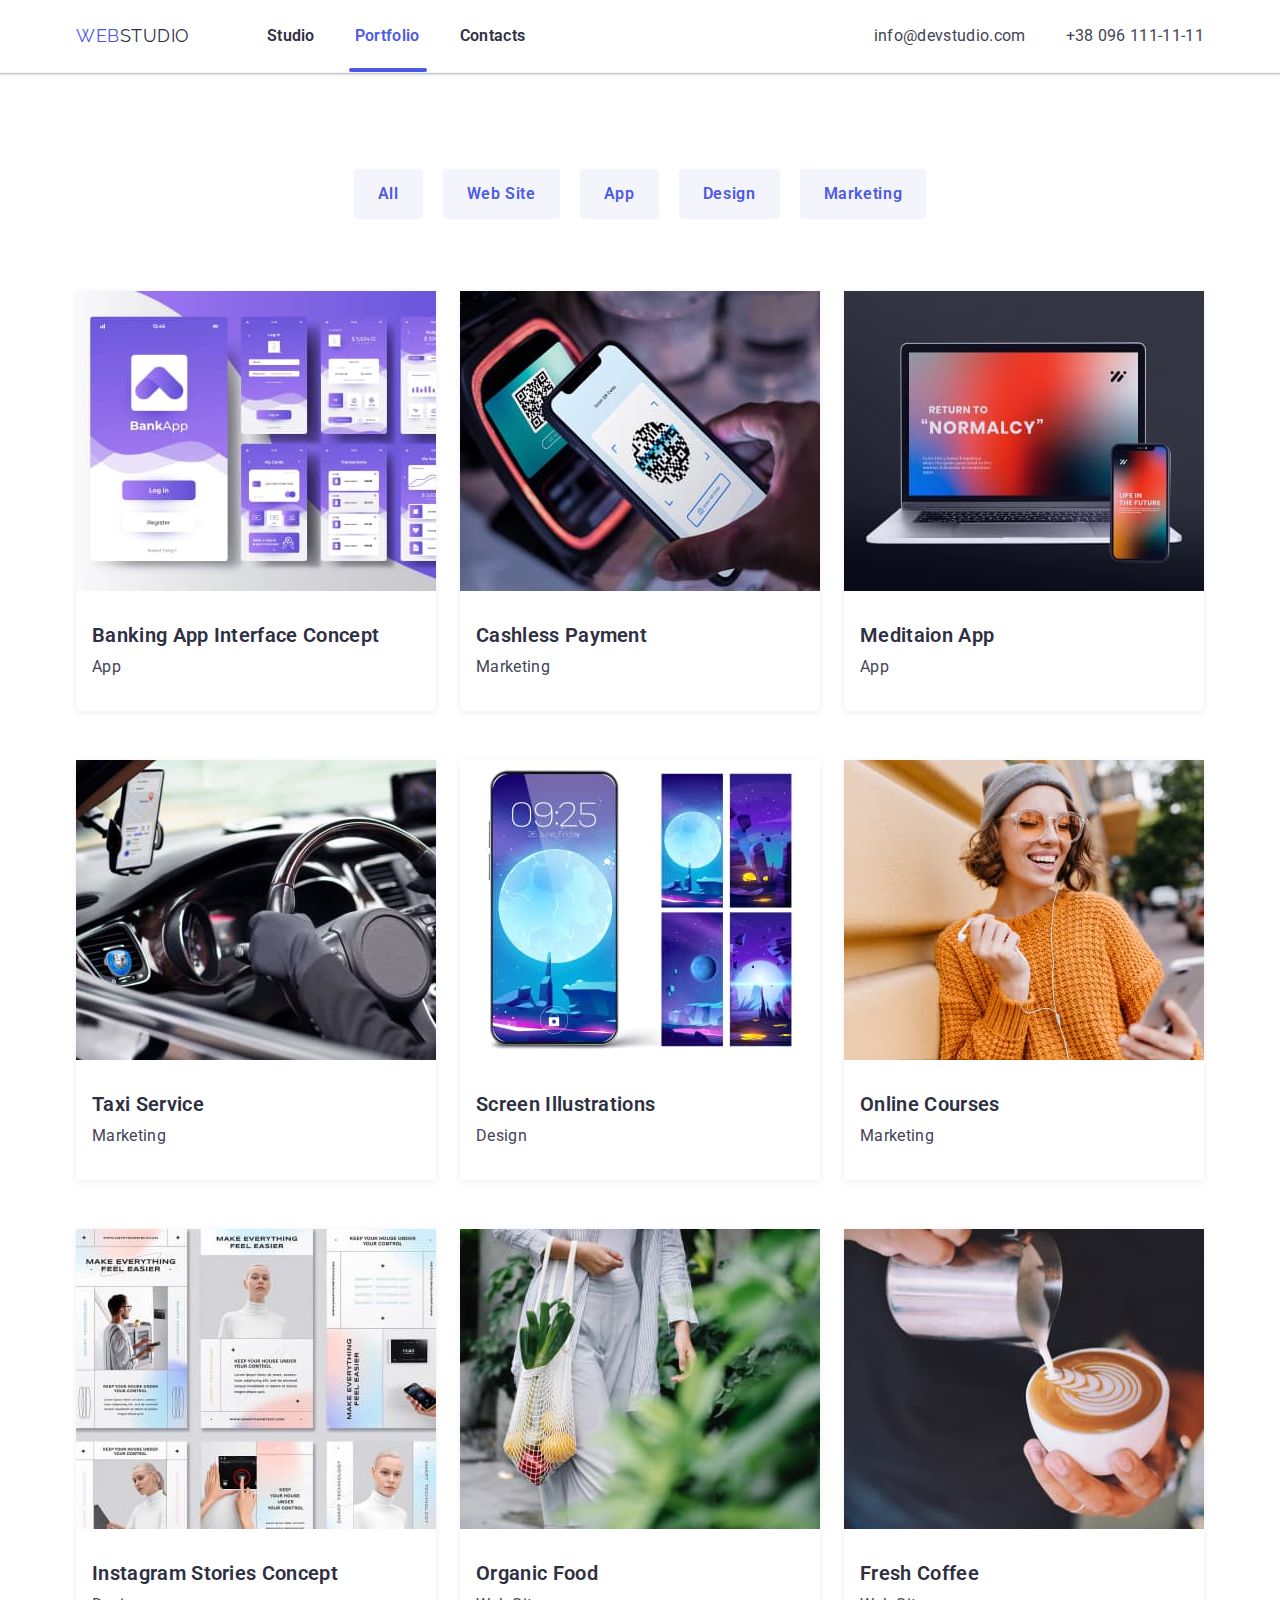
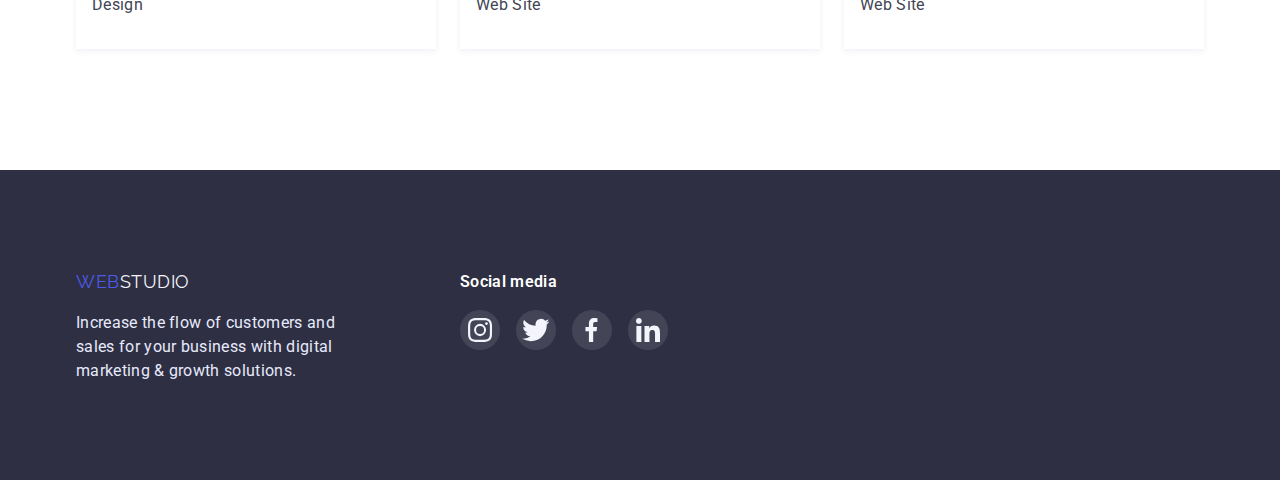
==== portfolio.html @ ec4c5334 "HW6" ====
<!DOCTYPE html>
<html lang="en">
	<head>
		<meta charset="UTF-8" />
		<meta http-equiv="X-UA-Compatible" content="IE=edge" />
		<meta name="viewport" content="width=device-width, initial-scale=1.0" />
		<title>Studio</title>
		<link
			rel="stylesheet"
			href="https://cdnjs.cloudflare.com/ajax/libs/modern-normalize/1.1.0/modern-normalize.min.css"
		/>
		<link rel="preconnect" href="https://fonts.googleapis.com" />
		<link rel="preconnect" href="https://fonts.gstatic.com" crossorigin />
		<link
			href="https://fonts.googleapis.com/css2?family=Raleway:wght@800&family=Roboto:wght@400;500;700;900&display=swap"
			rel="stylesheet"
		/>
		<link rel="stylesheet" href="./css/styles.css" />
	</head>
	<body>
		<!--Шапка-->
		<header>
			<div class="nav container">
				<a href="./" class="logo logo-top"><span class="first-word">WEB</span>STUDIO</a>
				<nav>
					<ul class="list link-nav">
						<li><a href="./index.html" class="link link-hover">Studio</a></li>
						<li>
							<a href="./portfolio.html" class="link link-hover active-page-portfolio">Portfolio</a>
						</li>
						<li><a href="" class="link link-hover">Contacts</a></li>
					</ul>
				</nav>
				<ul class="list link-contacts">
					<li>
						<a href="mailto:info@devstudio.com" class="link contact-hover">info@devstudio.com</a>
					</li>
					<li>
						<a href="tel:+380961111111" class="link contact-hover">+38 096 111-11-11</a>
					</li>
				</ul>
			</div>
		</header>

		<!--Main content-->
		<main>
			<section class="colection section filter-menu">
				<div class="container">
					<!--Filter Menu  -->

					<ul class="list filter">
						<li class="filter-item">
							<button type="button" class="button">All</button>
						</li>
						<li class="filter-item">
							<button type="button" class="button">Web Site</button>
						</li>
						<li class="filter-item">
							<button type="button" class="button">App</button>
						</li>
						<li class="filter-item">
							<button type="button" class="button">Design</button>
						</li>
						<li class="filter-item">
							<button type="button" class="button">Marketing</button>
						</li>
					</ul>

					<!-- Examples-works -->

					<ul class="list examples-works">
						<li class="item-works">
							<a href="" class="link link-focus">
								<div class="img-p">
									<img src="./images/first-image.jpg" alt="multiscrin" width="360" />
									<p class="overlay">
										14 Stylish and User-Friendly App Design Concepts · Task Manager App · Calorie Tracker App · Exotic
										Fruit Ecommerce App · Cloud Storage App
									</p>
								</div>
								<div class="example-work">
									<h3 class="title-portfolio">Banking App Interface Concept</h3>
									<p class="text-works">App</p>
								</div>
							</a>
						</li>
						<li class="item-works">
							<a href="" class="link">
								<div class="img-p">
									<img src="./images/paying.jpg" alt="phone scan qr-code" width="360" />
									<p class="overlay">
										14 Stylish and User-Friendly App Design Concepts · Task Manager App · Calorie Tracker App · Exotic
										Fruit Ecommerce App · Cloud Storage App
									</p>
								</div>

								<div class="example-work">
									<h3 class="title-portfolio">Cashless Payment</h3>
									<p class="text-works">Marketing</p>
								</div>
							</a>
						</li>
						<li class="item-works">
							<a href="" class="link">
								<div class="img-p">
									<img src="./images/third-image.jpg" alt="Laptop and phone" width="360" />
									<p class="overlay">
										14 Stylish and User-Friendly App Design Concepts · Task Manager App · Calorie Tracker App · Exotic
										Fruit Ecommerce App · Cloud Storage App
									</p>
								</div>

								<div class="example-work">
									<h3 class="title-portfolio">Meditaion App</h3>
									<p class="text-works">App</p>
								</div>
							</a>
						</li>
						<li class="item-works">
							<a href="" class="link">
								<div class="img-p">
									<img src="./images/fourth-image.jpg" alt="heands on weel" width="360" />
									<p class="overlay">
										14 Stylish and User-Friendly App Design Concepts · Task Manager App · Calorie Tracker App · Exotic
										Fruit Ecommerce App · Cloud Storage App
									</p>
								</div>

								<div class="example-work">
									<h3 class="title-portfolio">Taxi Service</h3>
									<p class="text-works">Marketing</p>
								</div>
							</a>
						</li>
						<li class="item-works">
							<a href="" class="link">
								<div class="img-p">
									<img src="./images/fifth-image.jpg" alt="" width="360" />
									<p class="overlay">
										14 Stylish and User-Friendly App Design Concepts · Task Manager App · Calorie Tracker App · Exotic
										Fruit Ecommerce App · Cloud Storage App
									</p>
								</div>

								<div class="example-work">
									<h3 class="title-portfolio">Screen Illustrations</h3>
									<p class="text-works">Design</p>
								</div>
							</a>
						</li>
						<li class="item-works">
							<a href="" class="link">
								<div class="img-p">
									<img src="./images/sixth-image.jpg" alt="Smiling girl in headphone" width="360" />
									<p class="overlay">
										14 Stylish and User-Friendly App Design Concepts · Task Manager App · Calorie Tracker App · Exotic
										Fruit Ecommerce App · Cloud Storage App
									</p>
								</div>

								<div class="example-work">
									<h3 class="title-portfolio">Online Courses</h3>
									<p class="text-works">Marketing</p>
								</div>
							</a>
						</li>
						<li class="item-works">
							<a href="" class="link">
								<div class="img-p">
									<img src="./images/seven-image.jpg" alt="Instagram page" width="360" />
									<p class="overlay">
										14 Stylish and User-Friendly App Design Concepts · Task Manager App · Calorie Tracker App · Exotic
										Fruit Ecommerce App · Cloud Storage App
									</p>
								</div>

								<div class="example-work">
									<h3 class="title-portfolio">Instagram Stories Concept</h3>
									<p class="text-works">Design</p>
								</div>
							</a>
						</li>
						<li class="item-works">
							<a href="" class="link">
								<div class="img-p">
									<img src="./images/eight-image.jpg" alt=" Fruts in the baskets" width="360" />
									<p class="overlay">
										14 Stylish and User-Friendly App Design Concepts · Task Manager App · Calorie Tracker App · Exotic
										Fruit Ecommerce App · Cloud Storage App
									</p>
								</div>

								<div class="example-work">
									<h3 class="title-portfolio">Organic Food</h3>
									<p class="text-works">Web Site</p>
								</div>
							</a>
						</li>
						<li class="item-works">
							<a href="" class="link">
								<div class="img-p">
									<img src="./images/ninth-image.jpg" alt="Cappuccino is being prepared" width="360" />
									<p class="overlay">
										14 Stylish and User-Friendly App Design Concepts · Task Manager App · Calorie Tracker App · Exotic
										Fruit Ecommerce App · Cloud Storage App
									</p>
								</div>
								<div class="example-work">
									<h3 class="title-portfolio">Fresh Coffee</h3>
									<p class="text-works">Web Site</p>
								</div>
							</a>
						</li>
					</ul>
				</div>
			</section>
		</main>
		<!--Підвал Footer-->
		<footer class="footer">
			<div class="container footer-data">
				<div>
					<a href="./" class="logo logo-bottom"><span class="first-word">WEB</span>STUDIO</a>
					<p class="footer-text">
						Increase the flow of customers and sales for your business with digital marketing & growth solutions.
					</p>
				</div>

				<div class="social-media">
					<h4>Social media</h4>
					<ul class="list footer-list">
						<li class="footer-ico">
							<a href="">
								<svg with="24" height="24">
									<use href="./images/icons.svg#icon-instagram"></use>
								</svg>
							</a>
						</li>
						<li class="footer-ico">
							<a href="">
								<svg with="24" height="24">
									<use href="./images/icons.svg#icon-twitter"></use>
								</svg>
							</a>
						</li>
						<li class="footer-ico">
							<a href="">
								<svg with="24" height="24">
									<use href="./images/icons.svg#icon-facebook"></use>
								</svg>
							</a>
						</li>
						<li class="footer-ico">
							<a href="">
								<svg with="24" height="24">
									<use href="./images/icons.svg#icon-in"></use>
								</svg>
							</a>
						</li>
					</ul>
				</div>
			</div>
		</footer>
	</body>
</html>
---- css/styles.css ----
*,
*::before,
*::after {
	box-sizing: border-box;
}

:root {
	--color-title-background: #2e2f42;
	--color-text: #434455;
	--color-studio: #4d5ae5;
	--alternative-color: #f4f4fd;
	--bacground-color-text: #ffffff;
	--hover-color: #434455;
	--animation: 250ms cubic-bezier(0.4, 0, 0.2, 1);
}

header {
	border-bottom: 0.5px solid #f4f4fd;
	box-shadow: 0px 2px 1px rgba(46, 47, 66, 0.08), 0px 1px 1px rgba(46, 47, 66, 0.16), 0px 1px 6px rgba(46, 47, 66, 0.08);
}

.active-page-portfolio::after {
	position: absolute;
	bottom: 0;
	left: -6px;

	content: "";
	display: block;
	width: 78px;
	height: 4px;
	border-radius: 2px;
	background-color: var(--color-studio);
}

body {
	font-family: "Roboto", sans-serif;
	color: var(--color-text);
	background-color: var(--bacground-color-text);
	font-weight: 400;
	line-height: 1.5;
	letter-spacing: 0.02em;
}

/* title */
h1 {
	margin: 0;
}

h2 {
	margin: 0;
	font-weight: 600;
	font-size: 36px;
	line-height: 1.11;
	text-align: center;
	text-transform: capitalize;
	color: var(--color-title-background);
}

h3 {
	font-weight: 600;
	font-size: 20px;
	line-height: 1.2;
	color: var(--color-title-background);
	margin: 0;
}

.section {
	padding-top: 94px;
	padding-bottom: 94px;
}

.container {
	width: 1158px;
	padding-left: 15px;
	padding-right: 15px;
	margin-left: auto;
	margin-right: auto;
}

.list {
	padding: 0;
	margin: 0;
	list-style-type: none;
}

.nav {
	display: flex;
	height: 72px;
	align-items: center;
	margin-left: auto;
	margin-right: auto;
}
nav {
	margin-left: 77px;
}

/* Link formating */

.link {
	text-decoration: none;
	color: inherit;
}

.contact-hover {
  transition: color var(--animation);
}

.contact-hover:hover {
	color: var(--color-studio);
}

.link-nav {
	display: flex;
}

.link-nav li:not(:last-child) {
	margin-right: 40px;
}

.link-hover {
	display: block;
	padding-top: 24px;
	padding-bottom: 24px;

	color: var(--color-title-background);
	font-weight: 600;

  transition: color var(--animation);
}

.link-contacts {
	display: flex;
	margin-left: auto;
}

.link-contacts a {
	padding-top: 24px;
	padding-bottom: 24px;
}

.link-contacts li + li {
	margin-left: 40px;
}

.link-contacts a {
	color: var(--color-text);
}

.link-hover {
	display: block;
	position: relative;
}

.link-hover:hover,
.link-hover:focus {
	color: var(--hover-color);
}

.link:active {
	color: var(--color-studio);
}

/* logo style */

.logo {
	text-decoration: none;
	color: var(--color-title-background);
	font-family: "Raleway", sans-serif;
	font-size: 18px;
	line-height: 1.33;
	letter-spacing: 0.03em;
}

.first-word {
	color: var(--color-studio);
}

.logo-bottom {
	color: var(--alternative-color);
}

/* Hero styles */

.button-hero {
	font-weight: 600;
	font-size: 16px;
	line-height: 1.18;
	align-items: center;
	letter-spacing: 0.04em;
	color: var(--bacground-color-text);
	background-color: var(--color-studio);
	border: 0;
	cursor: pointer;
	padding: 16px 32px;
	border-radius: 4px;
	box-shadow: 0px 4px 4px rgba(0, 0, 0, 0.15);
	transition: background-color var(--animation), box-shadow var(--animation);
}

.hero {
	color: var(--bacground-color-text);
	margin: 0 auto;
	max-width: 1600px;
	background-color: var(--color-title-background);
	background-image: linear-gradient(to right, #2e2f42b3, #2e2f42b3), url(../images/people-office.jpg);
	background-size: cover;
	background-repeat: no-repeat;
	text-align: center;
	padding-top: 192px;
	padding-bottom: 192px;
}

.hero-title {
	font-size: 56px;
	line-height: 1.07;
	max-width: 492px;
	margin-left: auto;
	margin-right: auto;
	margin-bottom: 48px;
}

.button-hero:hover,
.button-hero:focus {
	background: #4d5ae5;
	box-shadow: 0px 1px 6px rgba(46, 47, 66, 0.08), 0px 1px 1px rgba(46, 47, 66, 0.16), 0px 2px 1px rgba(46, 47, 66, 0.08);
}

.button-hero:active {
	background-color: #404bbf;
	box-shadow: 0px 4px 4px rgba(0, 0, 0, 0.15);
}

/* Section after hero */

.icon-hero {
	display: flex;
	justify-content: center;
	align-items: center;
	width: 264px;
	height: 112px;
	border-radius: 4px;
	background-color: #f4f4fd;
	margin-bottom: 8px;
}

.ico {
	width: 64px;
	height: 64px;
}

.after-hero {
	padding-top: 120px;
	padding-bottom: 120px;
}

.after-hero ul {
	display: flex;
}

.after-hero ul li {
	width: 264px;
	margin-bottom: 0;
}

.after-hero ul li h3 {
	margin-top: 0;
}

.after-hero ul {
	justify-content: space-between;
}

.p-after {
	margin-top: 8px;
	margin-bottom: 0;
}

.list-after:not(:last-child) {
	margin-right: 24px;
}

/* what doing */

.doing {
	padding-top: 0;
	padding-bottom: 120px;
}

.list-doing {
	display: flex;
	justify-content: space-between;
}

.doing-title {
	margin-bottom: 72px;
}

.list-doing > li:not(:last-child) {
	margin-right: 24px;
}

/* Our Team */

.team-list > li > img {
	display: block;
}

.our-team {
	padding-top: 120px;
	padding-bottom: 120px;

	background-color: var(--alternative-color);
}

.team-title {
	margin-bottom: 72px;
}

.our-team ul {
	display: flex;
	justify-content: space-between;
	margin-left: auto;
	margin-right: auto;
}

.pers {
	background-color: var(--bacground-color-text);
	text-align: center;

	box-shadow: 0px 1px 6px rgba(46, 47, 66, 0.08), 0px 1px 1px rgba(46, 47, 66, 0.16), 0px 2px 1px rgba(46, 47, 66, 0.08);
	border-radius: 0px 0px 4px 4px;
}

.team-list > li:not(:last-child) {
	margin-right: 24px;
}

/* Footer */

.footer-data {
	display: flex;
	margin-left: auto;
	margin-right: auto;
}

.footer-list {
	display: flex;
}

.social-media {
	margin-left: 120px;
}

.social-media a {
	height: 100%;
	width: 100%;
	display: flex;
	justify-content: center;
	align-items: center;
}

.footer-list > li {
	width: 40px;
	height: 40px;
}

.footer-data h4 {
	margin: 0;
	margin-bottom: 16px;

	font-family: "Roboto";
	font-style: normal;
	font-weight: 600;
	line-height: 1.5;
	letter-spacing: 0.02em;
	color: #ffffff;
}

.footer-ico {
	background-color: var(--hover-color);
	border-radius: 50%;
	transition: background-color var(--animation);
}

.footer-list > li:hover {
	background-color: #31d0aa;
}

.footer-ico:not(:last-child) {
	margin-right: 16px;
}

.footer {
	padding-top: 100px;
	height: 310px;
	background-color: var(--color-title-background);
	color: #e7e9fc;
}

/* Page Portfolio */

.colection {
	padding-top: 96px;
}

.title-portfolio {
	text-align: left;
	font-weight: 600;
	font-size: 20px;
	line-height: 1.2;
}

.button {
	font-weight: 600;
	align-items: center;
	text-align: center;
	letter-spacing: 0.04em;
	color: var(--color-studio);
	background-color: var(--alternative-color);
	border: 0;
	cursor: pointer;
	border-radius: 4px;
	padding: 16px 24px;

	transition: color var(--animation), background-color var(--animation), box-shadov var(--animation);
}

.button:hover,
.button:focus {
	color: var(--alternative-color);
	background-color: var(--color-studio);
	box-shadow: 0px 1px 6px rgba(46, 47, 66, 0.08), 0px 1px 1px rgba(46, 47, 66, 0.16), 0px 2px 1px rgba(46, 47, 66, 0.08);
}

.footer-text {
	margin: 0;
	margin-left: 0;
	margin-top: 16px;
	width: 264px;
}

.filter {
	display: flex;
	justify-content: center;
	margin-bottom: 72px;
}

.filter-item {
	margin-right: 20px;
	border-radius: 4px;
}

.filter-item:hover,
.filter-item:focus {
	box-shadow: 0px 4px 4px rgba(0, 0, 0, 0.15);
}

.filter-item:last-child {
	margin-right: 0;
}

.filter > li {
	min-width: 48px;
}

.examples-works {
	display: flex;
	flex-wrap: wrap;
	justify-content: space-between;
}

.item-works {
	margin-bottom: 48px;
	box-shadow: 0px 1px 6px rgba(46, 47, 66, 0.08);
	width: 360px;

	transition: box-shadow var(--animation);
}

.item-works:hover,
.item-works:focus {
	box-shadow: 0px 1px 6px rgba(46, 47, 66, 0.08), 0px 1px 1px rgba(46, 47, 66, 0.16), 0px 2px 1px rgba(46, 47, 66, 0.08);
}

.text-works {
	margin: 0;
	margin-top: 8px;
}

.item-works:nth-last-child(-n + 3) {
	margin-bottom: 0;
}

.item-works:not(:nth-child(3n + 3)) {
	margin-right: 24px;
}

.position {
	margin: 0;
	margin-bottom: 12px;
	margin-top: 8px;
}

.person-data {
	padding: 32px 16px 36px;
}

.item-works > a > img {
	display: block;
}

.example-work {
	padding-left: 16px;
	padding-top: 32px;
	padding-bottom: 32px;
	border-bottom: 0.5px solid #f4f4fd;
}

.filter-menu {
	padding-bottom: 120px;
}

.ico-a {
	display: flex;

	height: 100%;
	width: 100%;
	align-items: center;
	justify-content: center;

	border-radius: 50%;
}

.activ > li {
	width: 40px;
	height: 40px;
	background-color: var(--color-studio);
	border-radius: 50%;
}

.activ > li:not(:last-child) {
	margin-right: 24px;
}

/* Customers */

.list-customers {
	display: flex;
}

.partner {
	width: 168px;
	height: 88px;

	margin-right: 24px;
}

.partner:last-child {
	margin-right: 0;
}

.a-partner {
	border: 1px solid #8e8f99;
	border-radius: 4px;
	color: #8e8f99;
	width: 100%;
	height: 100%;
	display: flex;
	justify-content: center;
	align-items: center;
	transition: border-color var(--animation);
}

.svg-partner {
	fill: #8E8F99;
	transition: fill var(--animation);
}

.a-partner:hover,
.a-partner:focus {
	border-color: var(--color-studio);
}

.a-partner:hover .svg-partner,
.a-partner:focus .svg-partner {
	fill: var(--color-studio);
}


.customers {
	padding-top: 120px;
	padding-bottom: 120px;
}

.title-customers {
	margin-bottom: 72px;
}

.img-p {
	position: relative;
	width: 360px;
	overflow: hidden;
}

.img-p img {
	display: block;
}

.overlay {
	position: absolute;
	left: 0;
	top: 0;
	width: 360px;
	height: 300px;
	margin: 0;
	padding-top: 40px;
	padding-left: 32px;
	padding-right: 32px;
	overflow: auto;
	transform: translate(0, 100%);
	transition: transform var(--animation);

	font-weight: 400;
	font-size: 16px;
	line-height: 1.5;
	background-color: var(--color-studio);
	color: var(--alternative-color);
	letter-spacing: 0.02em;
	position: absolute;
}

.item-works :hover .overlay,
.link-focus:focus .overlay {
	transform: translate(0, 0);
}

/* ============ACTIVE PAGE PORTFOLIO============ */
.active-page-portfolio::after {
	position: absolute;
	bottom: 0;
	left: -6px;

	content: "";
	display: block;
	width: 78px;
	height: 4px;
	border-radius: 2px;
	background-color: var(--color-studio);

}

.active-page-portfolio {
	color: var(--color-studio);
}

.active-page-portfolio:hover,
.active-page-portfolio:focus {
	color: var(--color-studio);
}
/* ============ACTIVE PAGE PORTFOLIO============ */

/* ============ACTIVE PAGE STUDIO============ */
.active-page-studio {
	color: var(--color-studio);
}

.active-page-studio:hover,
.active-page-studio:focus {
	color: var(--color-studio);
}

.active-page-studio::after {
	content: "";
  position: absolute;
  bottom: 0;
  left: 0;
	display: block;
	width: 48px;
	height: 4px;
  border-radius: 2px;
  background-color: var(--color-studio);
}
/* ============ACTIVE PAGE STUDIO============ */
/* ============MODAL WINDOW============ */
.backdrop {
	position: fixed;
	top: 0;
	left: 0;
	display: flex;

	width: 100%;;
	height: 100%;
	background: rgba(46, 47, 66, 0.4);

	transition: visibility var(--animation), opacity var(--animation);

}

.backdrop.is-hidden{
	visibility: 0;
	opacity: 0;
	pointer-events: none;

	transition: visibility var(--animation), opacity var(--animation);
}

.modal {
	width: 408px;
	height: 576px;
	background-color: #FCFCFC;

	position: absolute;
	top: 50%;
	left: 50%;
	transform: translate(-50%, -50%);
	

}

.close-button {
	position: absolute;
	right: 24px;
	top: 24px;
	
	display: flex;
	align-items: center;
	justify-content: center;

	width: 24px;
	height: 24px;
	border-radius: 50%;
	background-color: #E7E9FC;
	border: 1px solid rgba(0, 0, 0, 0.1);
	cursor: pointer;
	 
}

.close-button:hover,
.close-button:focus {
	box-shadow: 0px 1px 6px rgba(46, 47, 66, 0.08), 0px 1px 1px rgba(46, 47, 66, 0.16), 0px 2px 1px rgba(46, 47, 66, 0.08);
	
}

/* ============MODAL WINDOW============ */
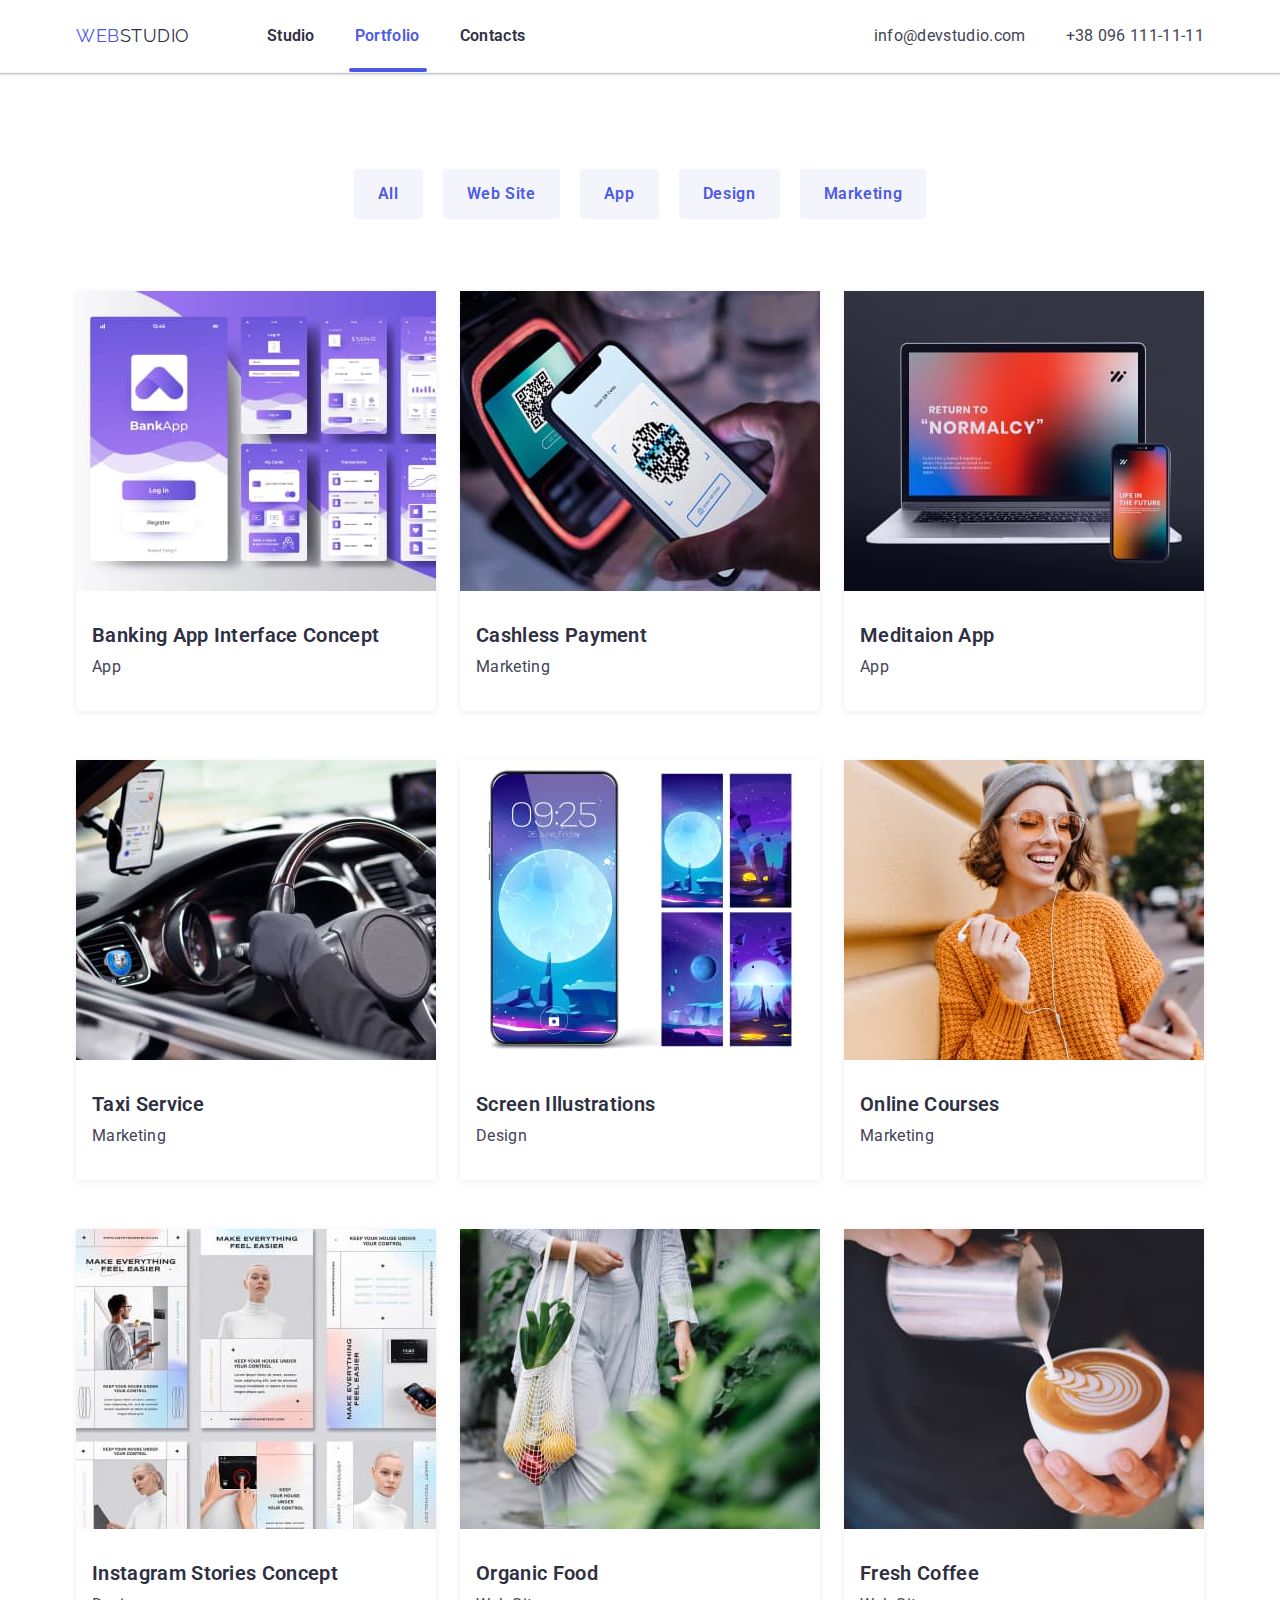
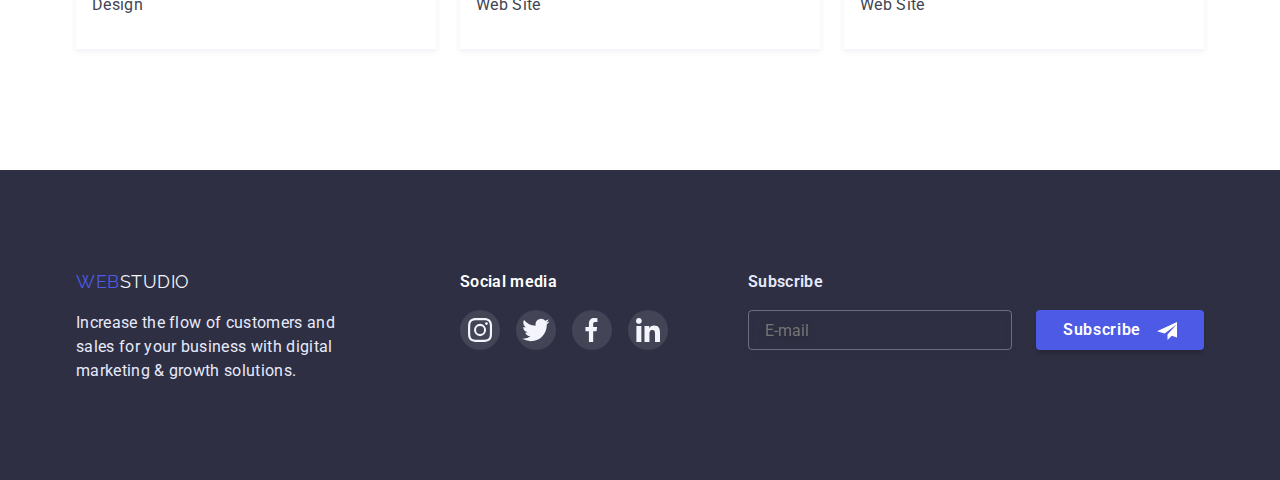
==== commit 066e2b3c: "Ready HW6" ====
--- a/portfolio.html
+++ b/portfolio.html
@@ -258,6 +258,14 @@
 						</li>
 					</ul>
 				</div>
+
+				<form class="form-element">
+					<label class="email-form">
+						<span class="text-before-form-email">Subscribe</span>
+						<input type="email" name="email" placeholder="E-mail" class="email-input-box" />
+					</label>
+					<span class="button-bottom"><button type="submit" class="button button-form">Subscribe</button> </span>
+				</form>
 			</div>
 		</footer>
 	</body>
--- a/css/styles.css
+++ b/css/styles.css
@@ -102,7 +102,7 @@
 }
 
 .contact-hover {
-  transition: color var(--animation);
+	transition: color var(--animation);
 }
 
 .contact-hover:hover {
@@ -125,7 +125,7 @@
 	color: var(--color-title-background);
 	font-weight: 600;
 
-  transition: color var(--animation);
+	transition: color var(--animation);
 }
 
 .link-contacts {
@@ -339,8 +339,6 @@
 
 .footer-data {
 	display: flex;
-	margin-left: auto;
-	margin-right: auto;
 }
 
 .footer-list {
@@ -572,7 +570,7 @@
 }
 
 .svg-partner {
-	fill: #8E8F99;
+	fill: #8e8f99;
 	transition: fill var(--animation);
 }
 
@@ -585,7 +583,6 @@
 .a-partner:focus .svg-partner {
 	fill: var(--color-studio);
 }
-
 
 .customers {
 	padding-top: 120px;
@@ -646,7 +643,6 @@
 	height: 4px;
 	border-radius: 2px;
 	background-color: var(--color-studio);
-
 }
 
 .active-page-portfolio {
@@ -671,14 +667,14 @@
 
 .active-page-studio::after {
 	content: "";
-  position: absolute;
-  bottom: 0;
-  left: 0;
+	position: absolute;
+	bottom: 0;
+	left: 0;
 	display: block;
 	width: 48px;
 	height: 4px;
-  border-radius: 2px;
-  background-color: var(--color-studio);
+	border-radius: 2px;
+	background-color: var(--color-studio);
 }
 /* ============ACTIVE PAGE STUDIO============ */
 /* ============MODAL WINDOW============ */
@@ -688,15 +684,14 @@
 	left: 0;
 	display: flex;
 
-	width: 100%;;
+	width: 100%;
 	height: 100%;
 	background: rgba(46, 47, 66, 0.4);
 
 	transition: visibility var(--animation), opacity var(--animation);
-
-}
-
-.backdrop.is-hidden{
+}
+
+.backdrop.is-hidden {
 	visibility: 0;
 	opacity: 0;
 	pointer-events: none;
@@ -706,22 +701,21 @@
 
 .modal {
 	width: 408px;
-	height: 576px;
-	background-color: #FCFCFC;
+	height: 579px;
+	padding: 72px 24px 24px 24px;
+	background-color: #fcfcfc;
 
 	position: absolute;
 	top: 50%;
 	left: 50%;
 	transform: translate(-50%, -50%);
-	
-
 }
 
 .close-button {
 	position: absolute;
 	right: 24px;
 	top: 24px;
-	
+
 	display: flex;
 	align-items: center;
 	justify-content: center;
@@ -729,16 +723,280 @@
 	width: 24px;
 	height: 24px;
 	border-radius: 50%;
-	background-color: #E7E9FC;
+	background-color: #e7e9fc;
 	border: 1px solid rgba(0, 0, 0, 0.1);
 	cursor: pointer;
-	 
 }
 
 .close-button:hover,
 .close-button:focus {
 	box-shadow: 0px 1px 6px rgba(46, 47, 66, 0.08), 0px 1px 1px rgba(46, 47, 66, 0.16), 0px 2px 1px rgba(46, 47, 66, 0.08);
-	
 }
 
 /* ============MODAL WINDOW============ */
+
+/* ============ FOOTER FORM ============ */
+.form-element {
+	display: flex;
+	height: 80px;
+	margin-left: 80px;
+}
+
+.button-form {
+	display: flex;
+	color: #ffffff;
+	width: 168px;
+	height: 40px;
+	padding: 8px 24px;
+	border-radius: 4px;
+	background-color: var(--color-studio);
+	justify-content: center;
+	align-items: center;
+
+	box-shadow: 0px 4px 4px rgba(0, 0, 0, 0.15);
+}
+
+.button-form::after {
+	content: "";
+	background-image: url(../images/icon-send.svg);
+	width: 20px;
+	height: 20px;
+	margin-left: 16px;
+
+	justify-content: center;
+	align-items: center;
+}
+
+.button-form:hover,
+.button-form:focus {
+	box-shadow: 0px 1px 6px rgba(46, 47, 66, 0.08), 0px 1px 1px rgba(46, 47, 66, 0.16), 0px 2px 1px rgba(46, 47, 66, 0.08);
+}
+
+.button-form:active {
+	background-color: #404bbf;
+	box-shadow: 0px 4px 4px rgba(0, 0, 0, 0.15);
+}
+
+.email-input-box {
+	width: 264px;
+	height: 40px;
+	border: 1px solid rgba(255, 255, 255, 0.3);
+	filter: drop-shadow(0px 4px 4px rgba(0, 0, 0, 0.15));
+	border-radius: 4px;
+	background-color: inherit;
+	padding: 8px 16px;
+	color: #fff;
+	transition: border var(--animation);
+}
+
+.email-input-box:focus {
+	outline: none;
+	border: 1px solid #4d5ae5;
+}
+
+.email-input-box:playsholder {
+	font-weight: 400;
+	font-size: 12px;
+	line-height: 2;
+
+	display: flex;
+	align-items: center;
+	letter-spacing: 0.04em;
+
+	color: rgba(255, 255, 255, 0.6);
+}
+
+.text-before-form-email {
+	display: block;
+	margin-bottom: 16px;
+
+	font-weight: 600;
+	font-size: 16px;
+	line-height: 1.5;
+
+	letter-spacing: 0.02em;
+}
+
+.button-bottom {
+	display: flex;
+	align-items: flex-end;
+	margin-left: 24px;
+}
+
+/* ============ FOOTER FORM ============ */
+
+/* ============ MODAL FORM ============ */
+.modal-form {
+	display: flex;
+	flex-direction: column;
+}
+
+.modal-title {
+	margin-bottom: 16px;
+
+	font-weight: 600;
+	font-size: 16px;
+	line-height: 1.5;
+	text-align: center;
+	letter-spacing: 0.02em;
+
+	color: #2e2f42;
+}
+
+.input-box {
+	display: block;
+	position: relative;
+}
+
+.modal-input-img {
+	display: block;
+	position: absolute;
+	width: 12px;
+	height: 12px;
+	top: 50%;
+	left: 19px;
+
+	transform: translateY(-50%);
+}
+
+.ico {
+	display: block;
+	width: 12px;
+	height: 12px;
+	fill: var(--color-title-background);
+
+	transition: fill var(--animation);
+}
+
+.modal-form-field {
+	margin-bottom: 8px;
+}
+
+.modal-form-input-desc {
+	display: flex;
+	margin-bottom: 4px;
+	font-weight: 400;
+	font-size: 12px;
+	line-height: 1.16;
+	letter-spacing: 0.01em;
+
+	color: #8e8f99;
+}
+
+.modal-form-input {
+	width: 100%;
+	padding-left: 34px;
+	height: 40px;
+	border: 1px solid rgba(33, 33, 33, 0.2);
+	border-radius: 4px;
+
+	transition: border-color var(--animation);
+}
+
+.modal-form-input:focus {
+	border-color: var(--color-studio);
+	outline: none;
+}
+
+.modal-form-input:focus + .modal-input-img .ico {
+	fill: var(--color-studio);
+}
+
+.modal-coment-field {
+	resize: none;
+	width: 100%;
+	height: 120px;
+	padding: 8px 16px;
+	border: 1px solid rgba(33, 33, 33, 0.2);
+	border-radius: 4px;
+
+	transition: border-color var(--animation);
+}
+
+.modal-coment-field:focus {
+	outline: none;
+	border-color: var(--color-studio);
+}
+
+.modal-coment-field::placeholder {
+	color: rgba(117, 117, 117, 0.5);
+}
+
+.modal-form-check-desk {
+	margin-bottom: 24px;
+
+	font-weight: 400;
+	font-size: 12px;
+	line-height: 1.33;
+
+	letter-spacing: 0.04em;
+
+	color: #757575;
+	display: flex;
+	align-items: center;
+}
+
+.modal-form-check-desk::before {
+	content: "";
+	display: block;
+	width: 16px;
+	height: 16px;
+	border: 1.25px solid var(--color-title-background);
+	border-radius: 2px;
+	cursor: pointer;
+	margin-right: 8px;
+	transition: background-color var(--animation), background-image var(--animation), border var(--animation);
+}
+
+.modal-form-check:checked + .modal-form-check-desk::before {
+	background-color: var(--color-studio);
+	background-image: url(../images/cheked.svg);
+	background-repeat: no-repeat;
+	background-position: 50% 50%;
+	border: 1.25px solid #4d5ae5;
+	border-radius: 2px;
+}
+
+.modal-form-check:focus + .modal-form-check-desk::before {
+	border: 1.25px solid #4d5ae5;
+}
+
+.policy {
+	color: var(--color-studio);
+}
+
+.modal-form-submit {
+	min-width: 170px;
+	height: 51px;
+	color: #fff;
+	background-color: var(--color-studio);
+	box-shadow: 0px 4px 4px rgba(0, 0, 0, 0.15);
+	border-radius: 4px;
+	align-self: center;
+}
+
+.modal-form-submit:hover,
+.modal-form-submit:focus {
+	background: #4d5ae5;
+	box-shadow: 0px 1px 6px rgba(46, 47, 66, 0.08), 0px 1px 1px rgba(46, 47, 66, 0.16), 0px 2px 1px rgba(46, 47, 66, 0.08);
+}
+
+.modal-form-submit:active {
+	background-color: #404bbf;
+	box-shadow: 0px 4px 4px rgba(0, 0, 0, 0.15);
+}
+
+.visually-hidden {
+	position: absolute;
+	width: 1px;
+	height: 1px;
+	margin: -1px;
+	border: 0;
+	padding: 0;
+	white-space: nowrap;
+	clip-path: inset(100%);
+	clip: rect(0 0 0 0);
+	overflow: hidden;
+}
+
+/* ============ MODAL FORM ============ */
